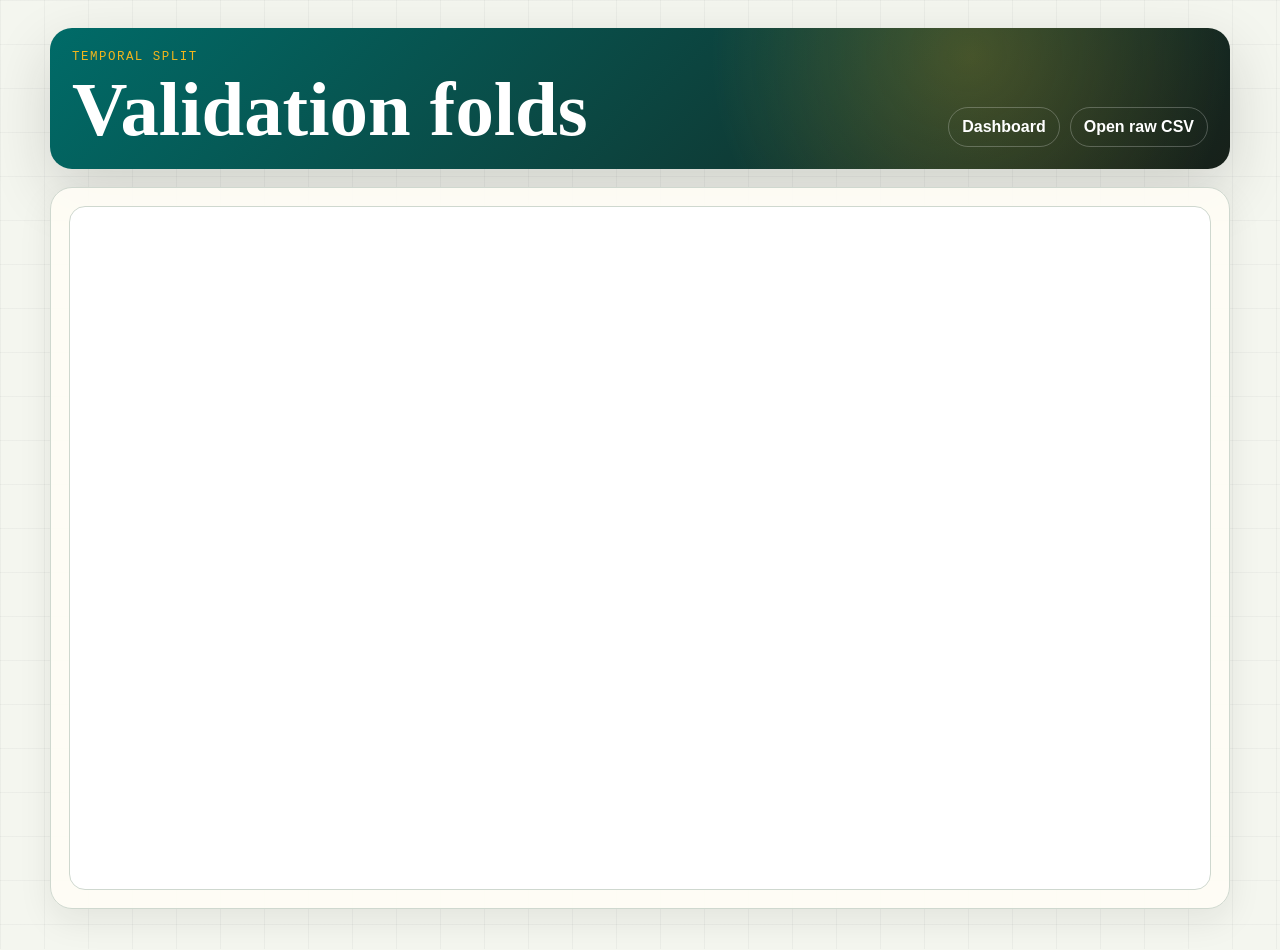
==== views/folds.html @ 3dee68c0 "Add named artifact viewer pages" ====
<!doctype html>
<html lang="en">
  <head>
    <meta charset="utf-8" />
    <meta name="viewport" content="width=device-width, initial-scale=1" />
    <title>Validation Folds | Freight Rate ML</title>
    <link rel="stylesheet" href="../assets/viewer.css" />
  </head>
  <body>
    <main class="viewer-shell">
      <header class="viewer-header">
        <div>
          <p class="eyebrow">Temporal split</p>
          <h1>Validation folds</h1>
        </div>
        <nav class="viewer-actions" aria-label="Fold actions">
          <a href="../index.html">Dashboard</a>
          <a href="../artifacts/metrics/folds.csv" target="_blank" rel="noopener noreferrer">Open raw CSV</a>
        </nav>
      </header>
      <section class="viewer-card">
        <iframe class="viewer-frame" src="../artifacts/metrics/folds.csv" title="Validation folds CSV"></iframe>
      </section>
    </main>
  </body>
</html>
---- assets/viewer.css ----
:root {
  --asphalt: #171a18;
  --paper: #f4f6ef;
  --panel: #fffdf6;
  --line: #cfd8cf;
  --teal: #064a56;
  --amber: #f1b51c;
  --rust: #a3422c;
}

* {
  box-sizing: border-box;
}

body {
  margin: 0;
  min-height: 100vh;
  color: var(--asphalt);
  background:
    linear-gradient(90deg, rgba(23, 26, 24, 0.04) 1px, transparent 1px),
    linear-gradient(180deg, rgba(23, 26, 24, 0.035) 1px, transparent 1px),
    var(--paper);
  background-size: 44px 44px;
  font-family: "Segoe UI", Roboto, Arial, sans-serif;
}

a {
  color: inherit;
}

.viewer-shell {
  width: min(1180px, calc(100% - 32px));
  margin: 0 auto;
  padding: 28px 0 40px;
}

.viewer-header {
  display: flex;
  justify-content: space-between;
  gap: 18px;
  align-items: end;
  padding: 22px;
  color: #fff;
  background:
    radial-gradient(circle at 78% 20%, rgba(241, 181, 28, 0.24), transparent 28%),
    linear-gradient(135deg, #006b68, #172019);
  border-radius: 22px;
  box-shadow: 0 22px 60px rgba(23, 26, 24, 0.16);
}

.eyebrow {
  margin: 0 0 8px;
  color: var(--amber);
  font-family: Consolas, "SFMono-Regular", monospace;
  font-size: 0.78rem;
  letter-spacing: 0.12em;
  text-transform: uppercase;
}

h1 {
  margin: 0;
  font-family: Georgia, "Times New Roman", serif;
  font-size: clamp(2.2rem, 6vw, 4.8rem);
  line-height: 0.98;
  letter-spacing: 0;
}

.viewer-actions {
  display: flex;
  flex-wrap: wrap;
  gap: 10px;
}

.viewer-actions a {
  padding: 10px 13px;
  color: #fff;
  border: 1px solid rgba(255, 255, 255, 0.24);
  border-radius: 999px;
  text-decoration: none;
  font-weight: 800;
  white-space: nowrap;
}

.viewer-card {
  margin-top: 18px;
  padding: 18px;
  background: rgba(255, 253, 246, 0.92);
  border: 1px solid var(--line);
  border-radius: 22px;
  box-shadow: 0 12px 34px rgba(23, 26, 24, 0.08);
}

.viewer-frame {
  width: 100%;
  min-height: 76vh;
  display: block;
  border: 1px solid var(--line);
  border-radius: 16px;
  background: #fff;
}

.image-frame {
  width: 100%;
  display: block;
  border: 1px solid var(--line);
  border-radius: 16px;
  background: #fff;
}

@media (max-width: 720px) {
  .viewer-header {
    align-items: start;
    flex-direction: column;
  }

  .viewer-frame {
    min-height: 70vh;
  }
}
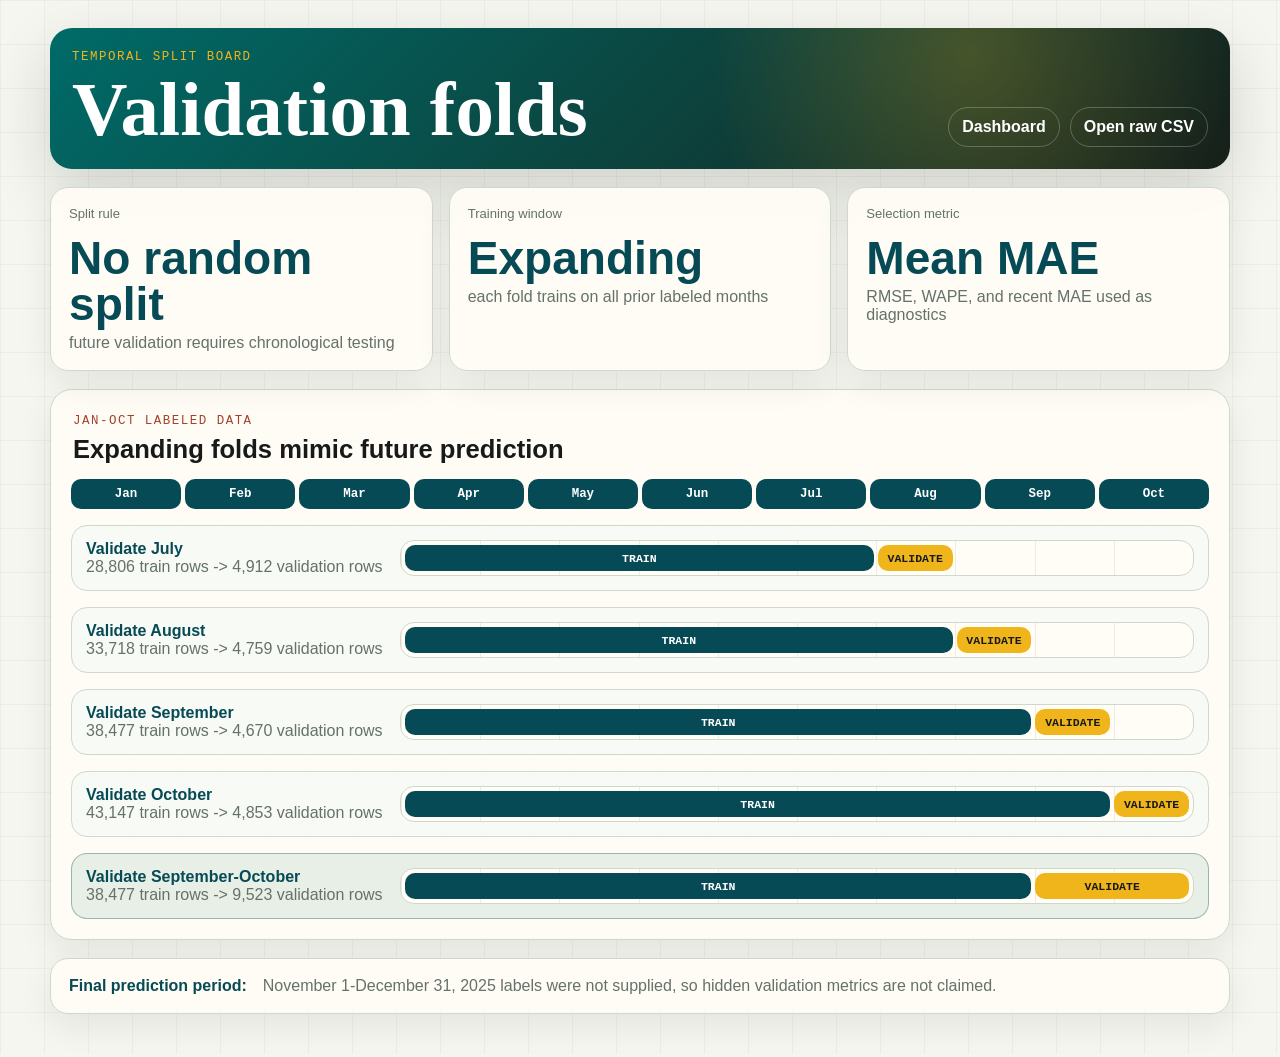
==== commit 1c750cf7: "Visualize validation and model selection" ====
--- a/views/folds.html
+++ b/views/folds.html
@@ -10,7 +10,7 @@
     <main class="viewer-shell">
       <header class="viewer-header">
         <div>
-          <p class="eyebrow">Temporal split</p>
+          <p class="eyebrow">Temporal split board</p>
           <h1>Validation folds</h1>
         </div>
         <nav class="viewer-actions" aria-label="Fold actions">
@@ -18,8 +18,97 @@
           <a href="../artifacts/metrics/folds.csv" target="_blank" rel="noopener noreferrer">Open raw CSV</a>
         </nav>
       </header>
-      <section class="viewer-card">
-        <iframe class="viewer-frame" src="../artifacts/metrics/folds.csv" title="Validation folds CSV"></iframe>
+
+      <section class="fold-principles" aria-label="Validation design principles">
+        <article>
+          <small>Split rule</small>
+          <strong>No random split</strong>
+          <span>future validation requires chronological testing</span>
+        </article>
+        <article>
+          <small>Training window</small>
+          <strong>Expanding</strong>
+          <span>each fold trains on all prior labeled months</span>
+        </article>
+        <article>
+          <small>Selection metric</small>
+          <strong>Mean MAE</strong>
+          <span>RMSE, WAPE, and recent MAE used as diagnostics</span>
+        </article>
+      </section>
+
+      <section class="fold-board" aria-label="Chronological validation fold timeline">
+        <div class="section-title">
+          <p class="eyebrow">Jan-Oct labeled data</p>
+          <h2>Expanding folds mimic future prediction</h2>
+        </div>
+        <div class="month-axis" aria-hidden="true">
+          <span>Jan</span>
+          <span>Feb</span>
+          <span>Mar</span>
+          <span>Apr</span>
+          <span>May</span>
+          <span>Jun</span>
+          <span>Jul</span>
+          <span>Aug</span>
+          <span>Sep</span>
+          <span>Oct</span>
+        </div>
+        <article class="fold-row">
+          <div>
+            <strong>Validate July</strong>
+            <span>28,806 train rows -> 4,912 validation rows</span>
+          </div>
+          <div class="fold-track">
+            <i class="train" style="grid-column: 1 / 7">train</i>
+            <i class="valid" style="grid-column: 7 / 8">validate</i>
+          </div>
+        </article>
+        <article class="fold-row">
+          <div>
+            <strong>Validate August</strong>
+            <span>33,718 train rows -> 4,759 validation rows</span>
+          </div>
+          <div class="fold-track">
+            <i class="train" style="grid-column: 1 / 8">train</i>
+            <i class="valid" style="grid-column: 8 / 9">validate</i>
+          </div>
+        </article>
+        <article class="fold-row">
+          <div>
+            <strong>Validate September</strong>
+            <span>38,477 train rows -> 4,670 validation rows</span>
+          </div>
+          <div class="fold-track">
+            <i class="train" style="grid-column: 1 / 9">train</i>
+            <i class="valid" style="grid-column: 9 / 10">validate</i>
+          </div>
+        </article>
+        <article class="fold-row">
+          <div>
+            <strong>Validate October</strong>
+            <span>43,147 train rows -> 4,853 validation rows</span>
+          </div>
+          <div class="fold-track">
+            <i class="train" style="grid-column: 1 / 10">train</i>
+            <i class="valid" style="grid-column: 10 / 11">validate</i>
+          </div>
+        </article>
+        <article class="fold-row emphasis">
+          <div>
+            <strong>Validate September-October</strong>
+            <span>38,477 train rows -> 9,523 validation rows</span>
+          </div>
+          <div class="fold-track">
+            <i class="train" style="grid-column: 1 / 9">train</i>
+            <i class="valid" style="grid-column: 9 / 11">validate</i>
+          </div>
+        </article>
+      </section>
+
+      <section class="future-note" aria-label="Final hidden validation period">
+        <strong>Final prediction period:</strong>
+        <span>November 1-December 31, 2025 labels were not supplied, so hidden validation metrics are not claimed.</span>
       </section>
     </main>
   </body>
--- a/assets/viewer.css
+++ b/assets/viewer.css
@@ -65,6 +65,13 @@
   letter-spacing: 0;
 }
 
+h2 {
+  margin: 0;
+  font-size: clamp(1.28rem, 2vw, 1.8rem);
+  line-height: 1.05;
+  letter-spacing: 0;
+}
+
 .viewer-actions {
   display: flex;
   flex-wrap: wrap;
@@ -107,13 +114,675 @@
   background: #fff;
 }
 
+.quality-hero,
+.quality-grid,
+.issue-flow {
+  display: grid;
+  gap: 16px;
+  margin-top: 18px;
+}
+
+.quality-hero {
+  grid-template-columns: 1fr 1fr 1.35fr;
+}
+
+.quality-hero article,
+.quality-panel {
+  background: rgba(255, 253, 246, 0.92);
+  border: 1px solid var(--line);
+  box-shadow: 0 12px 34px rgba(23, 26, 24, 0.08);
+}
+
+.quality-hero article {
+  min-height: 138px;
+  padding: 18px;
+  border-radius: 18px;
+}
+
+.quality-hero small,
+.quality-note,
+.bar-row span,
+.route-stats span,
+.split-stat span,
+.market-compare span {
+  color: #657169;
+}
+
+.quality-hero small,
+.bar-row span,
+.route-stats span,
+.split-stat span,
+.market-compare span {
+  display: block;
+  font-size: 0.82rem;
+}
+
+.quality-hero strong {
+  display: block;
+  margin: 14px 0 6px;
+  color: var(--teal);
+  font-size: clamp(2rem, 4vw, 3.2rem);
+  line-height: 1;
+}
+
+.quality-hero span {
+  line-height: 1.35;
+}
+
+.issue-flow {
+  grid-template-columns: repeat(4, 1fr);
+}
+
+.section-title {
+  grid-column: 1 / -1;
+  padding: 4px 2px 0;
+}
+
+.section-title .eyebrow {
+  color: var(--rust);
+}
+
+.issue-flow article {
+  min-height: 238px;
+  padding: 18px;
+  display: grid;
+  grid-template-rows: auto auto 1fr 28px auto;
+  gap: 10px;
+  background:
+    linear-gradient(180deg, rgba(255, 253, 246, 0.98), rgba(247, 250, 245, 0.95));
+  border: 1px solid var(--line);
+  border-radius: 20px;
+  box-shadow: 0 12px 34px rgba(23, 26, 24, 0.08);
+}
+
+.issue-badge {
+  width: fit-content;
+  padding: 7px 9px;
+  color: #fff;
+  background: var(--teal);
+  border-radius: 999px;
+  font-family: Consolas, "SFMono-Regular", monospace;
+  font-size: 0.74rem;
+  font-weight: 800;
+  text-transform: uppercase;
+}
+
+.issue-flow article strong {
+  display: block;
+  font-size: 1.08rem;
+  line-height: 1.18;
+}
+
+.issue-flow article p {
+  margin: 0;
+  color: #657169;
+  line-height: 1.45;
+}
+
+.issue-flow article i {
+  width: 100%;
+  height: 28px;
+  display: block;
+  position: relative;
+}
+
+.issue-flow article i::before,
+.issue-flow article i::after {
+  content: "";
+  position: absolute;
+  top: 50%;
+}
+
+.issue-flow article i::before {
+  left: 0;
+  right: 0;
+  height: 2px;
+  background: linear-gradient(90deg, var(--amber), var(--teal));
+}
+
+.issue-flow article i::after {
+  right: 0;
+  width: 10px;
+  height: 10px;
+  border-top: 2px solid var(--teal);
+  border-right: 2px solid var(--teal);
+  transform: translateY(-50%) rotate(45deg);
+}
+
+.issue-flow article b {
+  color: var(--teal);
+  line-height: 1.25;
+}
+
+.quality-grid {
+  grid-template-columns: minmax(0, 1.15fr) minmax(0, 0.85fr);
+}
+
+.quality-panel {
+  min-width: 0;
+  padding: 20px;
+  border-radius: 20px;
+}
+
+.quality-panel *,
+.quality-hero *,
+.issue-flow * {
+  min-width: 0;
+}
+
+.issue-panel,
+.route-panel,
+.tail-panel {
+  grid-column: span 1;
+}
+
+.panel-title {
+  margin-bottom: 18px;
+}
+
+.bar-list {
+  display: grid;
+  gap: 14px;
+}
+
+.bar-row {
+  display: grid;
+  grid-template-columns: minmax(190px, 260px) 1fr;
+  gap: 14px;
+  align-items: center;
+}
+
+.bar-row strong {
+  display: block;
+  font-size: 0.94rem;
+}
+
+.bar-row i {
+  height: 18px;
+  border-radius: 999px;
+  background:
+    linear-gradient(90deg, var(--teal) 0 var(--w), rgba(6, 74, 86, 0.12) var(--w) 100%);
+  border: 1px solid rgba(6, 74, 86, 0.18);
+}
+
+.quality-note {
+  margin: 18px 0 0;
+  line-height: 1.55;
+}
+
+.split-stat,
+.route-stats,
+.market-compare {
+  display: grid;
+  gap: 12px;
+}
+
+.split-stat {
+  grid-template-columns: 1fr 1fr;
+}
+
+.split-stat div,
+.route-stats div {
+  padding: 15px;
+  background: #f7faf5;
+  border: 1px solid var(--line);
+  border-radius: 16px;
+}
+
+.split-stat strong,
+.route-stats strong {
+  display: block;
+  color: var(--rust);
+  font-size: 2.3rem;
+  line-height: 1;
+}
+
+.route-meter {
+  height: 28px;
+  padding: 4px;
+  border-radius: 999px;
+  background:
+    repeating-linear-gradient(90deg, rgba(23, 26, 24, 0.08) 0 1px, transparent 1px 36px),
+    #f7faf5;
+  border: 1px solid var(--line);
+}
+
+.route-meter span {
+  display: block;
+  width: var(--w);
+  min-width: 22px;
+  height: 100%;
+  border-radius: 999px;
+  background: var(--amber);
+}
+
+.route-stats {
+  grid-template-columns: repeat(3, 1fr);
+  margin-top: 14px;
+}
+
+.market-compare {
+  grid-template-columns: 1fr 1fr;
+  align-items: end;
+  min-height: 218px;
+}
+
+.market-compare div {
+  min-height: 190px;
+  display: grid;
+  grid-template-rows: auto 1fr auto;
+  gap: 8px;
+  align-items: end;
+}
+
+.market-compare i {
+  width: 100%;
+  height: var(--h);
+  min-height: 30px;
+  display: block;
+  border-radius: 16px 16px 6px 6px;
+  background: linear-gradient(180deg, var(--amber), var(--teal));
+}
+
+.market-compare strong {
+  font-size: 1.5rem;
+  color: var(--teal);
+}
+
+.tail-track {
+  min-height: 166px;
+  position: relative;
+  padding: 22px 12px 34px;
+  border-radius: 18px;
+  background:
+    linear-gradient(90deg, rgba(6, 74, 86, 0.1), rgba(241, 181, 28, 0.22), rgba(163, 66, 44, 0.22)),
+    #f7faf5;
+  border: 1px solid var(--line);
+  overflow: hidden;
+}
+
+.tail-track::before {
+  content: "";
+  position: absolute;
+  left: 12px;
+  right: 12px;
+  bottom: 50px;
+  height: 4px;
+  background: linear-gradient(90deg, var(--teal), var(--amber), var(--rust));
+  border-radius: 999px;
+}
+
+.tail-track span {
+  position: absolute;
+  bottom: 24px;
+  width: 132px;
+  padding-top: 26px;
+  font-size: 0.82rem;
+  font-weight: 800;
+}
+
+.tail-track span::before {
+  content: "";
+  position: absolute;
+  top: 0;
+  left: 0;
+  width: 13px;
+  height: 13px;
+  border: 3px solid #fff;
+  border-radius: 999px;
+  background: var(--teal);
+  box-shadow: 0 0 0 1px rgba(23, 26, 24, 0.24);
+}
+
+.tail-track .q50 {
+  left: 9%;
+}
+
+.tail-track .q95 {
+  left: 42%;
+}
+
+.tail-track .q99 {
+  left: 58%;
+}
+
+.tail-track .max {
+  right: 1%;
+  color: var(--rust);
+}
+
+.tail-track .max::before {
+  background: var(--rust);
+}
+
+.contract-list {
+  display: grid;
+  grid-template-columns: 1fr 1fr;
+  gap: 10px;
+}
+
+.contract-list span {
+  padding: 12px;
+  min-height: 56px;
+  display: grid;
+  place-items: center;
+  text-align: center;
+  color: var(--teal);
+  background: #f7faf5;
+  border: 1px dashed rgba(6, 74, 86, 0.32);
+  border-radius: 14px;
+  font-weight: 800;
+}
+
+.model-choice-hero,
+.model-reasoning,
+.leaderboard,
+.fold-principles,
+.fold-board,
+.future-note {
+  display: grid;
+  gap: 16px;
+  margin-top: 18px;
+}
+
+.model-choice-hero {
+  grid-template-columns: 1.35fr 0.8fr 0.8fr 0.8fr;
+}
+
+.model-choice-hero article,
+.model-reasoning article,
+.leaderboard,
+.fold-principles article,
+.fold-board,
+.future-note {
+  background: rgba(255, 253, 246, 0.92);
+  border: 1px solid var(--line);
+  box-shadow: 0 12px 34px rgba(23, 26, 24, 0.08);
+}
+
+.model-choice-hero article,
+.fold-principles article {
+  min-height: 148px;
+  padding: 18px;
+  border-radius: 18px;
+}
+
+.model-choice-hero small,
+.fold-principles small,
+.model-choice-hero span,
+.fold-principles span,
+.model-reasoning p,
+.model-row span,
+.model-row small,
+.fold-row span,
+.future-note span {
+  color: #657169;
+}
+
+.model-choice-hero small,
+.fold-principles small,
+.model-row small {
+  display: block;
+  font-size: 0.82rem;
+}
+
+.model-choice-hero strong,
+.fold-principles strong {
+  display: block;
+  margin: 14px 0 7px;
+  color: var(--teal);
+  font-size: clamp(1.9rem, 3.6vw, 3rem);
+  line-height: 1;
+}
+
+.model-choice-hero .winner-card strong {
+  font-size: clamp(1.4rem, 2.4vw, 2.15rem);
+  line-height: 1.08;
+}
+
+.model-reasoning {
+  grid-template-columns: repeat(3, 1fr);
+}
+
+.model-reasoning article {
+  min-height: 132px;
+  padding: 18px;
+  border-radius: 18px;
+}
+
+.reason-tag {
+  width: fit-content;
+  display: block;
+  margin-bottom: 12px;
+  padding: 7px 9px;
+  color: #fff;
+  background: var(--rust);
+  border-radius: 999px;
+  font-family: Consolas, "SFMono-Regular", monospace;
+  font-size: 0.73rem;
+  font-weight: 800;
+  text-transform: uppercase;
+}
+
+.model-reasoning p {
+  margin: 0;
+  line-height: 1.45;
+}
+
+.leaderboard,
+.fold-board {
+  padding: 20px;
+  border-radius: 22px;
+}
+
+.model-row {
+  display: grid;
+  grid-template-columns: minmax(230px, 1.1fr) minmax(180px, 1fr) 128px;
+  gap: 16px;
+  align-items: center;
+  padding: 14px;
+  border: 1px solid var(--line);
+  border-radius: 16px;
+  background: #f7faf5;
+}
+
+.model-row.selected {
+  border-color: rgba(6, 74, 86, 0.42);
+  background: rgba(200, 221, 210, 0.42);
+}
+
+.model-row.baseline {
+  background: rgba(163, 66, 44, 0.08);
+}
+
+.model-row strong {
+  display: block;
+  margin: 3px 0 4px;
+  font-size: 1rem;
+}
+
+.model-row small {
+  color: var(--rust);
+  font-family: Consolas, "SFMono-Regular", monospace;
+  font-weight: 800;
+}
+
+.model-row i {
+  height: 18px;
+  display: block;
+  border-radius: 999px;
+  background:
+    linear-gradient(90deg, var(--teal) 0 var(--w), rgba(6, 74, 86, 0.11) var(--w) 100%);
+  border: 1px solid rgba(6, 74, 86, 0.18);
+}
+
+.model-row.baseline i {
+  background:
+    linear-gradient(90deg, var(--rust) 0 var(--w), rgba(163, 66, 44, 0.11) var(--w) 100%);
+}
+
+.model-row b {
+  color: var(--teal);
+  text-align: right;
+  font-variant-numeric: tabular-nums;
+}
+
+.fold-principles {
+  grid-template-columns: repeat(3, 1fr);
+}
+
+.month-axis,
+.fold-track {
+  display: grid;
+  grid-template-columns: repeat(10, minmax(42px, 1fr));
+  gap: 4px;
+}
+
+.month-axis {
+  color: #fff;
+  font-family: Consolas, "SFMono-Regular", monospace;
+  font-size: 0.78rem;
+  font-weight: 800;
+  text-align: center;
+}
+
+.month-axis span {
+  padding: 8px 0;
+  background: var(--teal);
+  border-radius: 10px;
+}
+
+.fold-row {
+  display: grid;
+  grid-template-columns: minmax(220px, 300px) minmax(0, 1fr);
+  gap: 14px;
+  align-items: center;
+  padding: 14px;
+  border: 1px solid var(--line);
+  border-radius: 16px;
+  background: #f7faf5;
+}
+
+.fold-row.emphasis {
+  background: rgba(200, 221, 210, 0.42);
+  border-color: rgba(6, 74, 86, 0.34);
+}
+
+.fold-row strong,
+.future-note strong {
+  display: block;
+  color: var(--teal);
+}
+
+.fold-track {
+  min-height: 36px;
+  padding: 4px;
+  border-radius: 14px;
+  background:
+    repeating-linear-gradient(90deg, rgba(23, 26, 24, 0.08) 0 1px, transparent 1px 10%),
+    #fffdf6;
+  border: 1px solid var(--line);
+}
+
+.fold-track i {
+  min-width: 0;
+  display: grid;
+  place-items: center;
+  color: #fff;
+  border-radius: 10px;
+  font-style: normal;
+  font-family: Consolas, "SFMono-Regular", monospace;
+  font-size: 0.72rem;
+  font-weight: 800;
+  text-transform: uppercase;
+  overflow: hidden;
+  white-space: nowrap;
+}
+
+.fold-track .train {
+  background: var(--teal);
+}
+
+.fold-track .valid {
+  background: var(--amber);
+  color: var(--asphalt);
+}
+
+.future-note {
+  grid-template-columns: auto 1fr;
+  align-items: center;
+  padding: 18px;
+  border-radius: 18px;
+}
+
 @media (max-width: 720px) {
   .viewer-header {
     align-items: start;
     flex-direction: column;
   }
 
+  .quality-hero,
+  .quality-grid,
+  .issue-flow,
+  .bar-row,
+  .route-stats,
+  .model-choice-hero,
+  .model-reasoning,
+  .fold-principles,
+  .fold-row,
+  .future-note {
+    grid-template-columns: 1fr;
+  }
+
+  .issue-flow article {
+    min-height: auto;
+  }
+
+  .model-row {
+    grid-template-columns: 1fr;
+  }
+
+  .model-row b {
+    text-align: left;
+  }
+
+  .month-axis,
+  .fold-track {
+    grid-template-columns: repeat(5, minmax(42px, 1fr));
+  }
+
+  .fold-track i {
+    grid-column: 1 / -1 !important;
+    min-height: 28px;
+  }
+
   .viewer-frame {
     min-height: 70vh;
   }
-}
+
+  .tail-track {
+    min-height: 238px;
+  }
+
+  .tail-track span {
+    left: 16px !important;
+    right: auto !important;
+    width: calc(100% - 32px);
+  }
+
+  .tail-track .q50 {
+    bottom: 158px;
+  }
+
+  .tail-track .q95 {
+    bottom: 112px;
+  }
+
+  .tail-track .q99 {
+    bottom: 66px;
+  }
+
+  .tail-track .max {
+    bottom: 20px;
+  }
+}
